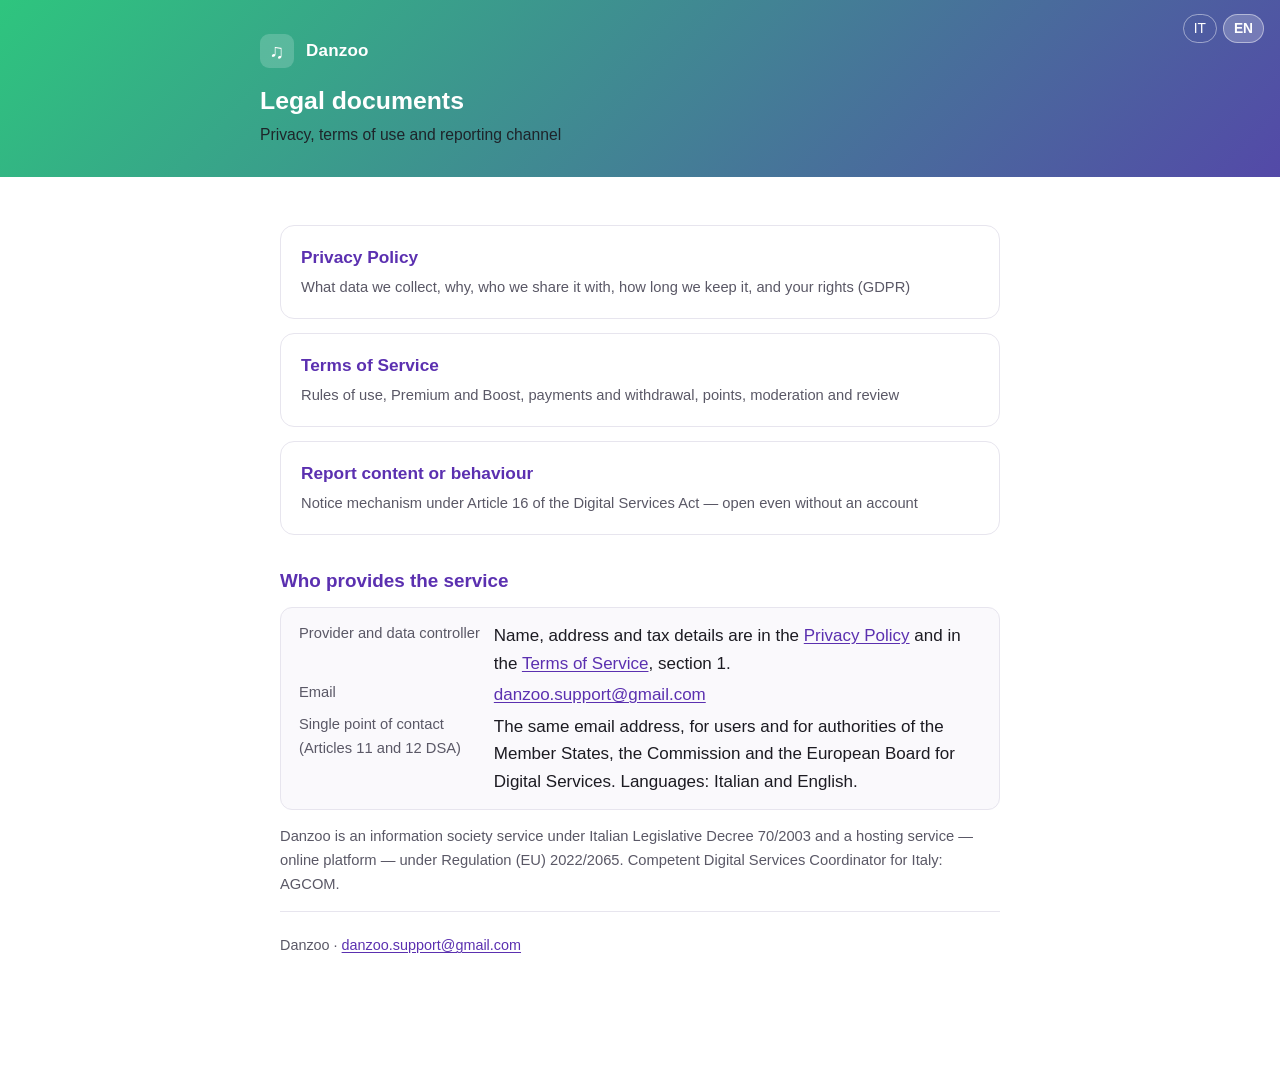
==== index.html @ 3478bf1a "Pagine Danzoo" ====
<!DOCTYPE html>
<html lang="it">
<head>
<meta charset="utf-8">
<meta name="viewport" content="width=device-width, initial-scale=1">
<title>Documenti legali — Danzoo</title>
<meta name="robots" content="index,follow">
<link rel="alternate" hreflang="en" href="./index-en.html">
<link rel="alternate" hreflang="it" href="./index.html">
<link rel="stylesheet" href="./legal.css">
<script src="./legal.js" defer></script>
</head>
<body>
<header class="band">
  <nav class="lang" aria-label="Lingua">
    <a href="./index.html" data-lang="it" aria-current="true">IT</a>
    <a href="./index-en.html" data-lang="en">EN</a>
  </nav>
  <div class="wrap">
    <div class="brand"><span class="note">&#9835;</span> Danzoo</div>
    <h1>Documenti legali</h1>
    <p>Privacy, condizioni d'uso e canale di segnalazione</p>
  </div>
</header>
<main>
  <div class="wrap">
    <a class="card" href="./privacy.html">
      <strong>Informativa sulla Privacy</strong>
      <span>Quali dati raccogliamo, perché, con chi li condividiamo, per quanto tempo, e i tuoi diritti (GDPR)</span>
    </a>
    <a class="card" href="./terms.html">
      <strong>Termini di Servizio</strong>
      <span>Regole d'uso, Premium e Boost, pagamenti e recesso, punti, moderazione e riesame</span>
    </a>
    <a class="card" href="./segnala.html">
      <strong>Segnala un contenuto o un comportamento</strong>
      <span>Meccanismo previsto dall'art. 16 del Digital Services Act — aperto anche senza account</span>
    </a>

    <h2>Chi fornisce il servizio</h2>
    <div class="legal-id">
      <dl>
        <dt>Fornitore e titolare del trattamento</dt>
        <dd>Nome, indirizzo e dati fiscali sono nell'<a href="./privacy.html#titolare">Informativa sulla Privacy</a>
            e nei <a href="./terms.html#fornitore">Termini di Servizio</a>, al punto 1.</dd>
        <dt>Email</dt>
        <dd><a href="mailto:danzoo.support@gmail.com">danzoo.support@gmail.com</a></dd>
        <dt>Punto di contatto unico<br>(artt. 11 e 12 DSA)</dt>
        <dd>Lo stesso indirizzo email, per gli utenti e per le autorità degli Stati membri,
            della Commissione e del Comitato europeo per i servizi digitali.
            Lingue: italiano e inglese.</dd>
      </dl>
    </div>
    <p class="muted">Danzoo è un servizio della società dell'informazione ai sensi del
    D.Lgs. 70/2003 e un servizio di hosting — piattaforma online — ai sensi del Reg. (UE)
    2022/2065. Coordinatore dei servizi digitali competente per l'Italia: AGCOM.</p>

    <footer>
      Danzoo · <a href="mailto:danzoo.support@gmail.com">danzoo.support@gmail.com</a>
    </footer>
  </div>
</main>
</body>
</html>
---- legal.css ----
/* ============================================================
   FILE: legal.css — Danzoo, pagine pubbliche
   N13 (13/09/2026)

   Prima ogni pagina si portava dentro la propria copia dello stile: quattro
   copie da tenere allineate a mano, e infatti non lo erano più. Da qui in poi
   il foglio è uno solo, e le pagine sono otto (quattro in italiano, quattro in
   inglese) che pesano poche righe ciascuna.

   REVISIONE 3.0 (21/09/2026): aggiunti .todo (campi da completare prima della
   pubblicazione, ben visibili apposta), .legal-id (blocco dati del fornitore) e
   .ref (riferimenti normativi in piccolo sotto i paragrafi).
   ============================================================ */

:root{
  --ink:#1c1b22; --muted:#5a5866; --line:#e7e5ee;
  --viola:#5b30b0; --viola-soft:#f2ecfb; --verde:#2ec57e; --bg:#ffffff;
  --err:#b3261e; --maxw:760px;
}

*{box-sizing:border-box}
html{-webkit-text-size-adjust:100%}
body{
  margin:0; background:var(--bg); color:var(--ink);
  font-family:-apple-system,BlinkMacSystemFont,"Segoe UI",Roboto,Helvetica,Arial,sans-serif;
  line-height:1.62; font-size:17px;
}

/* ── intestazione ─────────────────────────────────────────── */
.band{
  background:linear-gradient(135deg,var(--verde) 0%,var(--viola) 120%);
  color:#fff; padding:34px 20px 30px; position:relative;
}
.wrap{max-width:var(--maxw); margin:0 auto; padding:0 20px}
.band .wrap{padding-left:0;padding-right:0}
.brand{display:flex; align-items:center; gap:12px; font-weight:700; letter-spacing:.2px}
.note{width:34px;height:34px;border-radius:9px;background:rgba(255,255,255,.18);
  display:flex;align-items:center;justify-content:center;font-size:20px}
h1{font-size:1.55rem; margin:18px 0 6px; line-height:1.2}
.band p{margin:0; opacity:.92; font-size:.98rem}

/* ── selettore di lingua ──────────────────────────────────── */
.lang{position:absolute; top:14px; right:16px; display:flex; gap:6px; font-size:.86rem}
.lang a{
  color:#fff; text-decoration:none; padding:4px 10px; border-radius:999px;
  border:1px solid rgba(255,255,255,.45); line-height:1.4;
}
.lang a[aria-current="true"]{background:rgba(255,255,255,.22); font-weight:700}

/* ── testo ────────────────────────────────────────────────── */
main{padding:34px 0 60px}
h2{font-size:1.18rem; margin:34px 0 8px; color:var(--viola); line-height:1.3}
h3{font-size:1.02rem; margin:20px 0 4px}
p,li{color:var(--ink)}
.muted{color:var(--muted); font-size:.92rem}
a{color:var(--viola); text-decoration:underline; text-underline-offset:2px}
ul{padding-left:20px; margin:8px 0}
ol{padding-left:22px}
li{margin:4px 0}
table{width:100%; border-collapse:collapse; margin:10px 0; font-size:.93rem}
th,td{text-align:left; padding:9px 10px; border-bottom:1px solid var(--line); vertical-align:top}
th{color:var(--muted); font-weight:600}
td.num{white-space:nowrap}
.box{background:var(--viola-soft); border:1px solid #e4d8f7; border-radius:12px; padding:14px 16px; margin:14px 0}
.box strong{color:var(--viola)}
.urgent{background:#fdf2f1; border-color:#f3c2be}
.urgent strong{color:var(--err)}
.toc{background:#faf9fc; border:1px solid var(--line); border-radius:12px; padding:14px 18px; margin:8px 0 0}
.toc ol{margin:6px 0 0; padding-left:22px}
.toc a{text-decoration:none}
hr{border:none;border-top:1px solid var(--line);margin:30px 0}

/* ── indice del sito ──────────────────────────────────────── */
a.card{display:block;border:1px solid var(--line);border-radius:14px;padding:18px 20px;
  margin:14px 0;text-decoration:none;color:var(--ink)}
a.card:hover{border-color:var(--viola)}
a.card strong{color:var(--viola);font-size:1.08rem}
a.card span{display:block;color:var(--muted);font-size:.92rem;margin-top:4px}

/* ── pulsante ─────────────────────────────────────────────── */
.cta{display:block; text-align:center; text-decoration:none; margin:26px 0 10px;
  padding:16px; border-radius:12px; background:var(--viola); color:#fff;
  font-size:1.05rem; font-weight:700}
.cta:hover{opacity:.92}
.alt{text-align:center; color:var(--muted); font-size:.92rem; margin-top:6px}

footer{border-top:1px solid var(--line); padding:22px 0 50px; color:var(--muted); font-size:.9rem}

/* ── revisione 3.0 ────────────────────────────────────────── */
/* Un campo da completare deve saltare all'occhio: se una pagina viene pubblicata
   con un .todo dentro, lo si vede a colpo d'occhio anche dal telefono. */
.todo{background:#fff3c4; border:1px dashed #c99a00; border-radius:6px;
  padding:1px 6px; font-weight:600; color:#6b5200}
.legal-id{border:1px solid var(--line); border-radius:12px; padding:14px 18px; margin:14px 0;
  background:#faf9fc}
.legal-id dl{margin:0; display:grid; grid-template-columns:max-content 1fr; gap:4px 14px}
.legal-id dt{color:var(--muted); font-size:.92rem}
.legal-id dd{margin:0}
.ref{color:var(--muted); font-size:.84rem; margin-top:-2px}
@media (max-width:520px){ .legal-id dl{grid-template-columns:1fr} .legal-id dd{margin-bottom:6px} }

@media print{
  .band{background:none;color:#000;padding:0 0 10px}
  .lang,.cta{display:none}
  body{font-size:12pt}
}
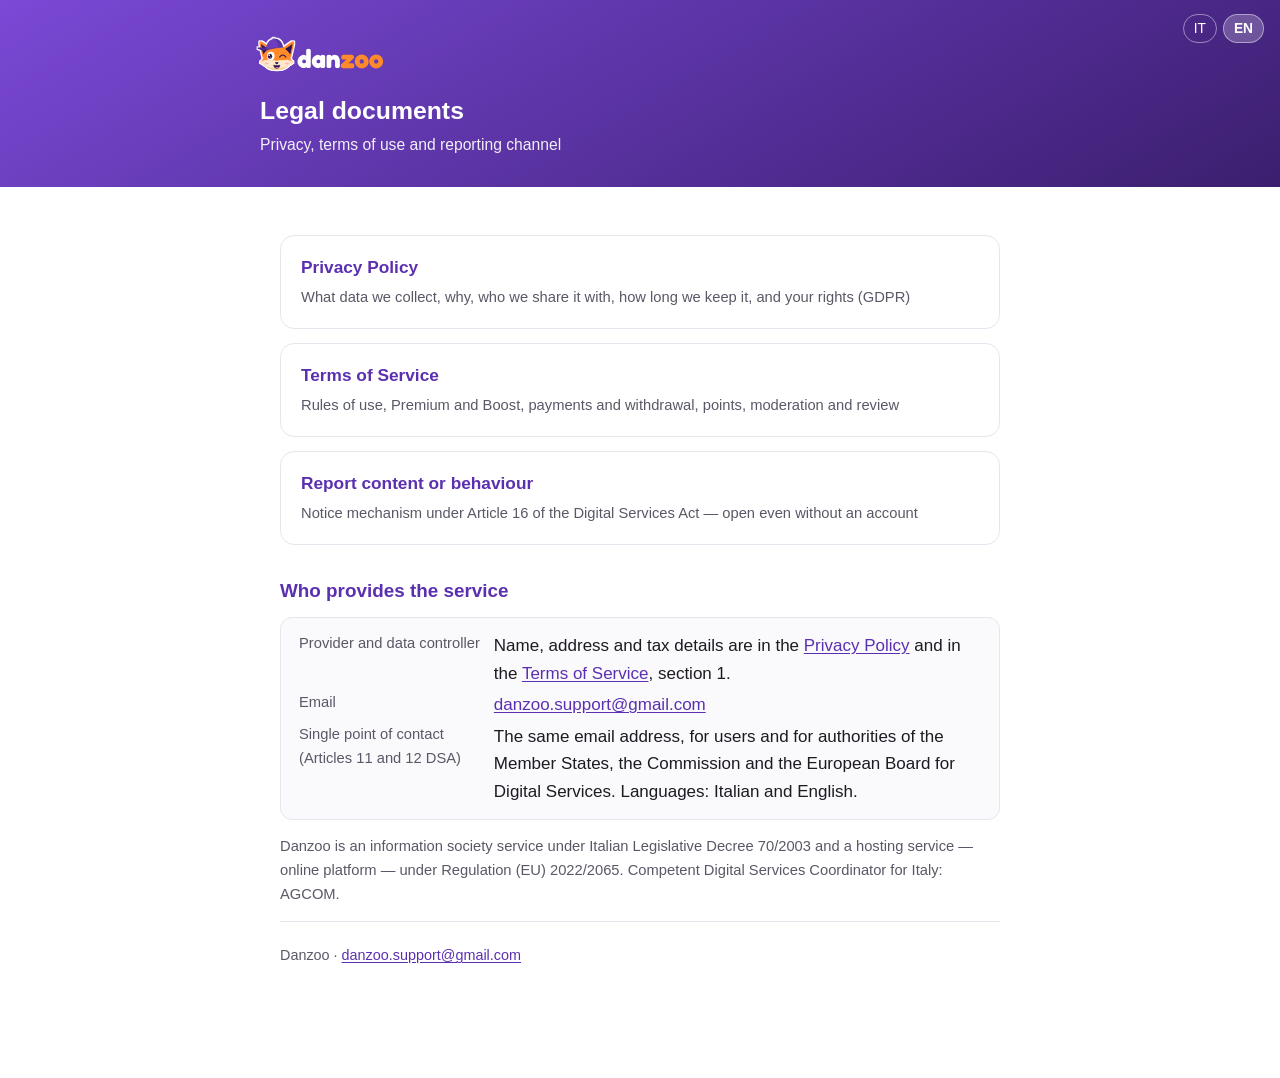
==== commit 6c24a156: "Add files via upload" ====
--- a/index.html
+++ b/index.html
@@ -8,6 +8,7 @@
 <link rel="alternate" hreflang="en" href="./index-en.html">
 <link rel="alternate" hreflang="it" href="./index.html">
 <link rel="stylesheet" href="./legal.css">
+<link rel="icon" type="image/png" href="./favicon.png">
 <script src="./legal.js" defer></script>
 </head>
 <body>
@@ -17,7 +18,7 @@
     <a href="./index-en.html" data-lang="en">EN</a>
   </nav>
   <div class="wrap">
-    <div class="brand"><span class="note">&#9835;</span> Danzoo</div>
+    <div class="brand"><img src="./logo.svg" alt="Danzoo" width="135" height="44"></div>
     <h1>Documenti legali</h1>
     <p>Privacy, condizioni d'uso e canale di segnalazione</p>
   </div>
--- a/legal.css
+++ b/legal.css
@@ -28,16 +28,20 @@
 
 /* ── intestazione ─────────────────────────────────────────── */
 .band{
-  background:linear-gradient(135deg,var(--verde) 0%,var(--viola) 120%);
+  /* N34 (14/11/2026): i viola del marchio; prima sfumava dal verde, che nel marchio non c'è */
+  background:linear-gradient(150deg,#7A49D6 0%,#4E2A8E 70%,#3B1F6E 100%);
   color:#fff; padding:34px 20px 30px; position:relative;
 }
 .wrap{max-width:var(--maxw); margin:0 auto; padding:0 20px}
 .band .wrap{padding-left:0;padding-right:0}
 .brand{display:flex; align-items:center; gap:12px; font-weight:700; letter-spacing:.2px}
+.brand img{display:block; height:44px; width:auto; margin-left:-6px}   /* N34: il logo con la volpe */
 .note{width:34px;height:34px;border-radius:9px;background:rgba(255,255,255,.18);
   display:flex;align-items:center;justify-content:center;font-size:20px}
 h1{font-size:1.55rem; margin:18px 0 6px; line-height:1.2}
 .band p{margin:0; opacity:.92; font-size:.98rem}
+/* N34: nelle fasce viola il testo è bianco (prima prendeva il colore scuro dei paragrafi e si leggeva male) */
+.band p, .hero p{color:#fff}
 
 /* ── selettore di lingua ──────────────────────────────────── */
 .lang{position:absolute; top:14px; right:16px; display:flex; gap:6px; font-size:.86rem}
